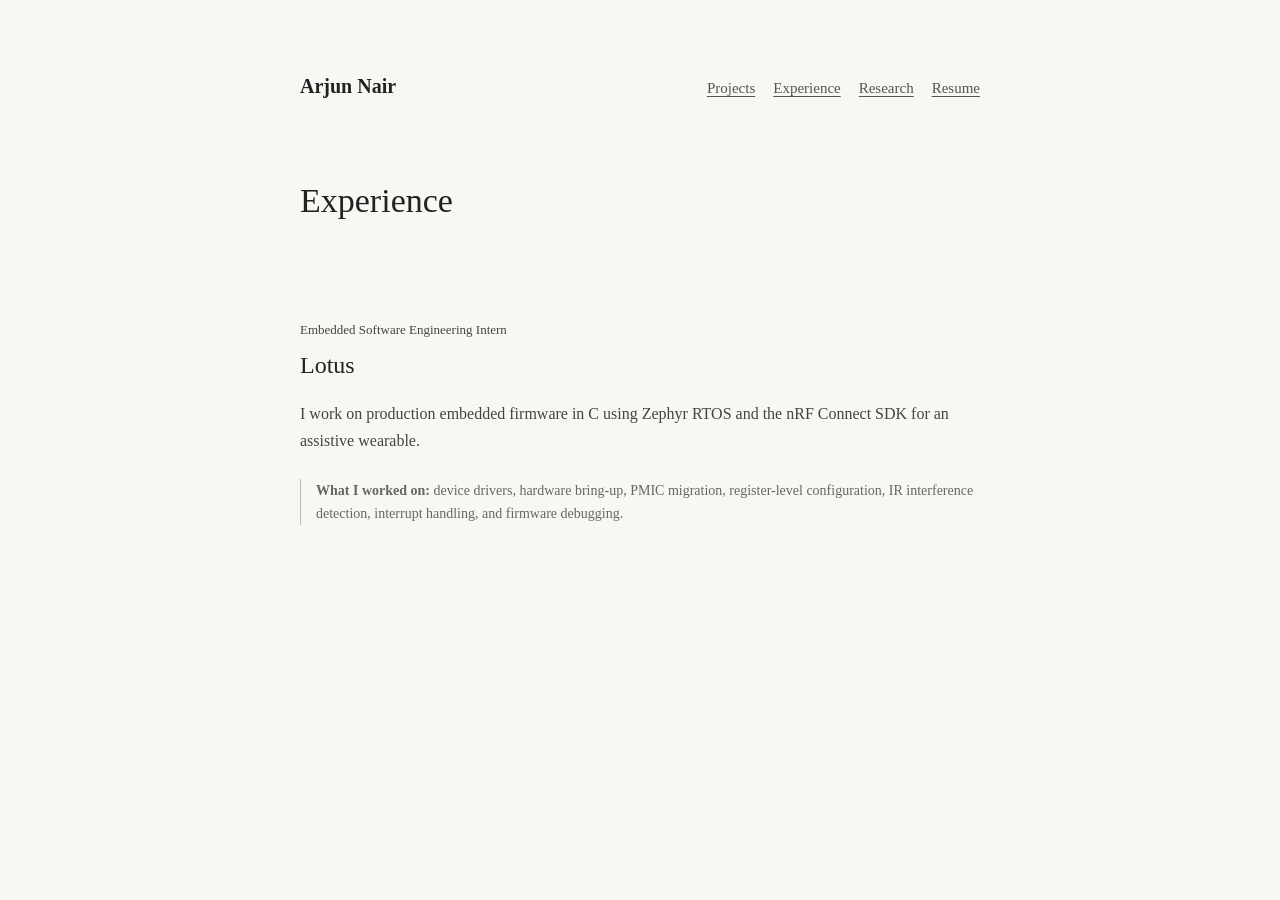
==== experience.html @ 337b1e96 "Add experience and research pages" ====
<!DOCTYPE html>
<html lang="en">

<head>
    <meta charset="UTF-8">
    <meta name="viewport" content="width=device-width, initial-scale=1.0">
    <title>Experience - Arjun Nair</title>
    <link rel="stylesheet" href="style.css">
</head>

<body>
<main>

    <header class="site-header">
        <a class="name" href="index.html">Arjun Nair</a>

        <nav>
            <a href="projects.html">Projects</a>
            <a href="experience.html">Experience</a>
            <a href="research.html">Research</a>
            <a href="resume.pdf">Resume</a>
        </nav>
    </header>

    <section class="page-heading">
        <h1>Experience</h1>
    </section>

    <section class="project">
        <p class="project-type">Embedded Software Engineering Intern</p>
        <h2>Lotus</h2>

        <p>
            I work on production embedded firmware in C using Zephyr RTOS and the
            nRF Connect SDK for an assistive wearable.
        </p>

        <div class="details">
            <p>
                <strong>What I worked on:</strong>
                device drivers, hardware bring-up, PMIC migration, register-level
                configuration, IR interference detection, interrupt handling,
                and firmware debugging.
            </p>
        </div>
    </section>

</main>
</body>
</html>
---- style.css ----
* {
    box-sizing: border-box;
}

body {
    margin: 0;
    background: #f8f7f4;
    color: #222;
    font-family: Georgia, "Times New Roman", serif;
    font-size: 16px;
    line-height: 1.65;
}

main {
    width: min(680px, calc(100% - 40px));
    margin: 0 auto;
    padding: 70px 0 100px;
}

a {
    color: #555;
    text-decoration: underline;
    text-decoration-thickness: 1px;
    text-underline-offset: 3px;
}

a:hover {
    color: #000;
}


/* Header */

.site-header {
    display: flex;
    justify-content: space-between;
    align-items: baseline;
    margin-bottom: 70px;
}

.site-header h1 {
    margin: 0;
    font-size: 30px;
    font-weight: 500;
}

.name {
    color: #222;
    font-size: 20px;
    font-weight: 600;
    text-decoration: none;
}

nav {
    display: flex;
    gap: 18px;
}

nav a {
    font-size: 15px;
}


/* Homepage */

.intro {
    margin-top: 20px;
}

.eyebrow {
    margin-bottom: 8px;
    color: #777;
    font-size: 15px;
}

.lead {
    max-width: 620px;
    margin: 0;
    color: #222;
    font-size: 21px;
    line-height: 1.55;
}


/* Selected work */

.featured {
    margin-top: 70px;
}

.featured h2 {
    margin-bottom: 20px;
    font-size: 20px;
    font-weight: 500;
}

.featured-project {
    display: block;
    padding: 18px 0;
    border-top: 1px solid #ddd;
    color: #222;
    text-decoration: none;
}

.featured-project:last-child {
    border-bottom: 1px solid #ddd;
}

.featured-project strong {
    font-size: 17px;
    font-weight: 600;
}

.featured-project p {
    margin: 4px 0 0;
    color: #666;
    font-size: 15px;
}


/* Projects page */

.page-heading {
    margin-bottom: 80px;
}

.page-heading h1 {
    margin: 0 0 8px;
    font-size: 34px;
    font-weight: 500;
}

.page-heading p {
    color: #666;
}

.project {
    margin-top: 90px;
}

.project-heading {
    display: flex;
    justify-content: space-between;
    align-items: baseline;
    gap: 20px;
}

.project-type {
    margin: 0 0 5px;
    color: #888;
    font-size: 13px;
}

.project h2,
.experience h2 {
    margin: 0;
    font-size: 24px;
    font-weight: 500;
}

.project > p {
    margin-top: 16px;
    color: #444;
}


/* Metrics */

.metrics {
    display: flex;
    flex-wrap: wrap;
    gap: 16px;
    margin: 22px 0 32px;
}

.metrics span {
    color: #666;
    font-size: 14px;
}


/* Architecture */

h3 {
    margin: 30px 0 12px;
    font-size: 15px;
    font-weight: 600;
}

.diagram {
    display: flex;
    align-items: center;
    gap: 8px;
    margin: 10px 0;
}

.box {
    flex: 1;
    padding: 13px 8px;
    border: 1px solid #ddd;
    font-family: "SFMono-Regular", Consolas, monospace;
    font-size: 12px;
    text-align: center;
}

.box small {
    display: block;
    margin-top: 3px;
    color: #888;
    font-size: 10px;
}

.arrow {
    color: #999;
}


/* Details */

.details {
    margin-top: 25px;
    padding-left: 15px;
    border-left: 1px solid #bbb;
}

.details p {
    margin: 0;
    color: #666;
    font-size: 14px;
}


/* Experience */

.experience {
    margin-top: 100px;
    padding-top: 40px;
    border-top: 1px solid #ddd;
}

.experience p:last-child {
    color: #555;
}


/* Mobile */

@media (max-width: 600px) {
    main {
        padding-top: 40px;
    }

    .site-header {
        flex-direction: column;
        gap: 12px;
        margin-bottom: 50px;
    }

    .diagram {
        flex-direction: column;
    }

    .arrow {
        transform: rotate(90deg);
    }
}

.research-artifact {
    margin-top: 28px;
}

.research-artifact img {
    display: block;
    width: 100%;
    border: 1px solid #ddd;
}

.caption {
    margin-top: 8px;
    color: #888;
    font-size: 13px;
}
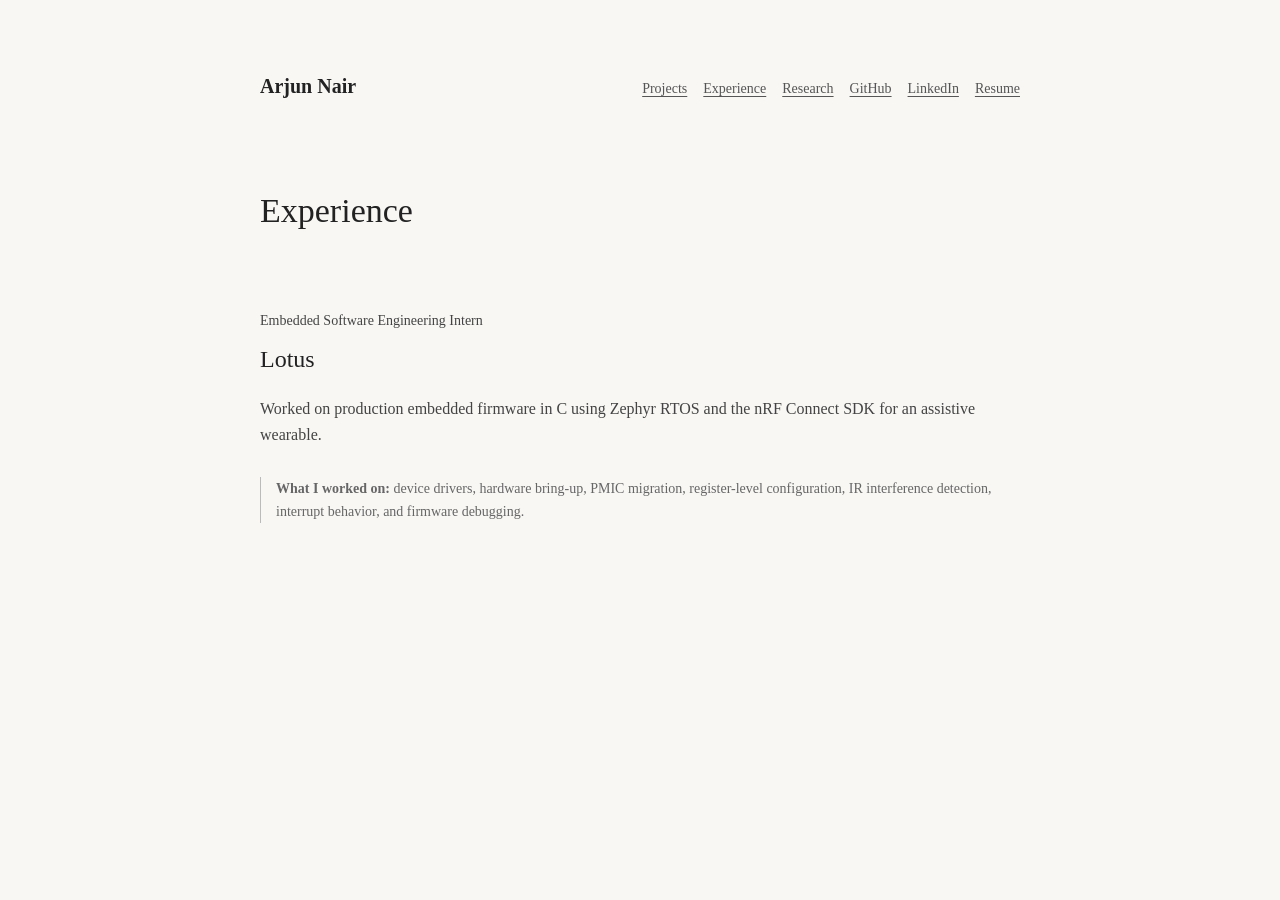
==== commit e102a970: "Overall changes" ====
--- a/experience.html
+++ b/experience.html
@@ -18,6 +18,8 @@
             <a href="projects.html">Projects</a>
             <a href="experience.html">Experience</a>
             <a href="research.html">Research</a>
+            <a href="https://github.com/arj377">GitHub</a>
+            <a href="YOUR_LINKEDIN_URL">LinkedIn</a>
             <a href="resume.pdf">Resume</a>
         </nav>
     </header>
@@ -27,24 +29,27 @@
     </section>
 
     <section class="project">
+
         <p class="project-type">Embedded Software Engineering Intern</p>
         <h2>Lotus</h2>
 
         <p>
-            I work on production embedded firmware in C using Zephyr RTOS and the
-            nRF Connect SDK for an assistive wearable.
+            Worked on production embedded firmware in C using Zephyr RTOS
+            and the nRF Connect SDK for an assistive wearable.
         </p>
 
         <div class="details">
             <p>
                 <strong>What I worked on:</strong>
-                device drivers, hardware bring-up, PMIC migration, register-level
-                configuration, IR interference detection, interrupt handling,
-                and firmware debugging.
+                device drivers, hardware bring-up, PMIC migration,
+                register-level configuration, IR interference detection,
+                interrupt behavior, and firmware debugging.
             </p>
         </div>
+
     </section>
 
 </main>
 </body>
+
 </html>
--- a/style.css
+++ b/style.css
@@ -12,7 +12,7 @@
 }
 
 main {
-    width: min(680px, calc(100% - 40px));
+    width: min(760px, calc(100% - 40px));
     margin: 0 auto;
     padding: 70px 0 100px;
 }
@@ -35,13 +35,15 @@
     display: flex;
     justify-content: space-between;
     align-items: baseline;
-    margin-bottom: 70px;
+    gap: 30px;
+    margin-bottom: 80px;
 }
 
 .site-header h1 {
     margin: 0;
     font-size: 30px;
     font-weight: 500;
+    white-space: nowrap;
 }
 
 .name {
@@ -49,15 +51,18 @@
     font-size: 20px;
     font-weight: 600;
     text-decoration: none;
+    white-space: nowrap;
 }
 
 nav {
     display: flex;
-    gap: 18px;
+    justify-content: flex-end;
+    gap: 16px;
+    flex-wrap: wrap;
 }
 
 nav a {
-    font-size: 15px;
+    font-size: 14px;
 }
 
 
@@ -67,10 +72,11 @@
     margin-top: 20px;
 }
 
-.eyebrow {
-    margin-bottom: 8px;
+.eyebrow,
+.project-type {
+    margin: 0 0 8px;
     color: #777;
-    font-size: 15px;
+    font-size: 14px;
 }
 
 .lead {
@@ -85,7 +91,7 @@
 /* Selected work */
 
 .featured {
-    margin-top: 70px;
+    margin-top: 80px;
 }
 
 .featured h2 {
@@ -95,8 +101,11 @@
 }
 
 .featured-project {
-    display: block;
-    padding: 18px 0;
+    display: flex;
+    justify-content: space-between;
+    align-items: center;
+    gap: 30px;
+    padding: 20px 0;
     border-top: 1px solid #ddd;
     color: #222;
     text-decoration: none;
@@ -118,24 +127,27 @@
 }
 
 
-/* Projects page */
+/* Page heading */
 
 .page-heading {
-    margin-bottom: 80px;
+    margin-bottom: 70px;
 }
 
 .page-heading h1 {
-    margin: 0 0 8px;
+    margin: 0;
     font-size: 34px;
     font-weight: 500;
 }
 
-.page-heading p {
-    color: #666;
-}
+
+/* Projects / Experience / Research */
 
 .project {
     margin-top: 90px;
+}
+
+.page-heading + .project {
+    margin-top: 0;
 }
 
 .project-heading {
@@ -145,14 +157,7 @@
     gap: 20px;
 }
 
-.project-type {
-    margin: 0 0 5px;
-    color: #888;
-    font-size: 13px;
-}
-
-.project h2,
-.experience h2 {
+.project h2 {
     margin: 0;
     font-size: 24px;
     font-weight: 500;
@@ -163,6 +168,11 @@
     color: #444;
 }
 
+.project-heading > a {
+    white-space: nowrap;
+    font-size: 14px;
+}
+
 
 /* Metrics */
 
@@ -179,7 +189,7 @@
 }
 
 
-/* Architecture */
+/* Architecture diagrams */
 
 h3 {
     margin: 30px 0 12px;
@@ -189,15 +199,17 @@
 
 .diagram {
     display: flex;
-    align-items: center;
+    align-items: stretch;
     gap: 8px;
     margin: 10px 0;
 }
 
 .box {
     flex: 1;
+    min-width: 0;
     padding: 13px 8px;
     border: 1px solid #ddd;
+    background: rgba(255, 255, 255, 0.35);
     font-family: "SFMono-Regular", Consolas, monospace;
     font-size: 12px;
     text-align: center;
@@ -211,14 +223,16 @@
 }
 
 .arrow {
+    display: flex;
+    align-items: center;
     color: #999;
 }
 
 
-/* Details */
+/* Detail callouts */
 
 .details {
-    margin-top: 25px;
+    margin-top: 28px;
     padding-left: 15px;
     border-left: 1px solid #bbb;
 }
@@ -230,40 +244,7 @@
 }
 
 
-/* Experience */
-
-.experience {
-    margin-top: 100px;
-    padding-top: 40px;
-    border-top: 1px solid #ddd;
-}
-
-.experience p:last-child {
-    color: #555;
-}
-
-
-/* Mobile */
-
-@media (max-width: 600px) {
-    main {
-        padding-top: 40px;
-    }
-
-    .site-header {
-        flex-direction: column;
-        gap: 12px;
-        margin-bottom: 50px;
-    }
-
-    .diagram {
-        flex-direction: column;
-    }
-
-    .arrow {
-        transform: rotate(90deg);
-    }
-}
+/* Research artifacts */
 
 .research-artifact {
     margin-top: 28px;
@@ -279,4 +260,40 @@
     margin-top: 8px;
     color: #888;
     font-size: 13px;
+}
+
+
+/* Mobile */
+
+@media (max-width: 650px) {
+
+    main {
+        padding-top: 40px;
+    }
+
+    .site-header {
+        flex-direction: column;
+        align-items: flex-start;
+        gap: 14px;
+        margin-bottom: 55px;
+    }
+
+    nav {
+        justify-content: flex-start;
+    }
+
+    .project-heading {
+        flex-direction: column;
+        align-items: flex-start;
+        gap: 8px;
+    }
+
+    .diagram {
+        flex-direction: column;
+    }
+
+    .arrow {
+        justify-content: center;
+        transform: rotate(90deg);
+    }
 }
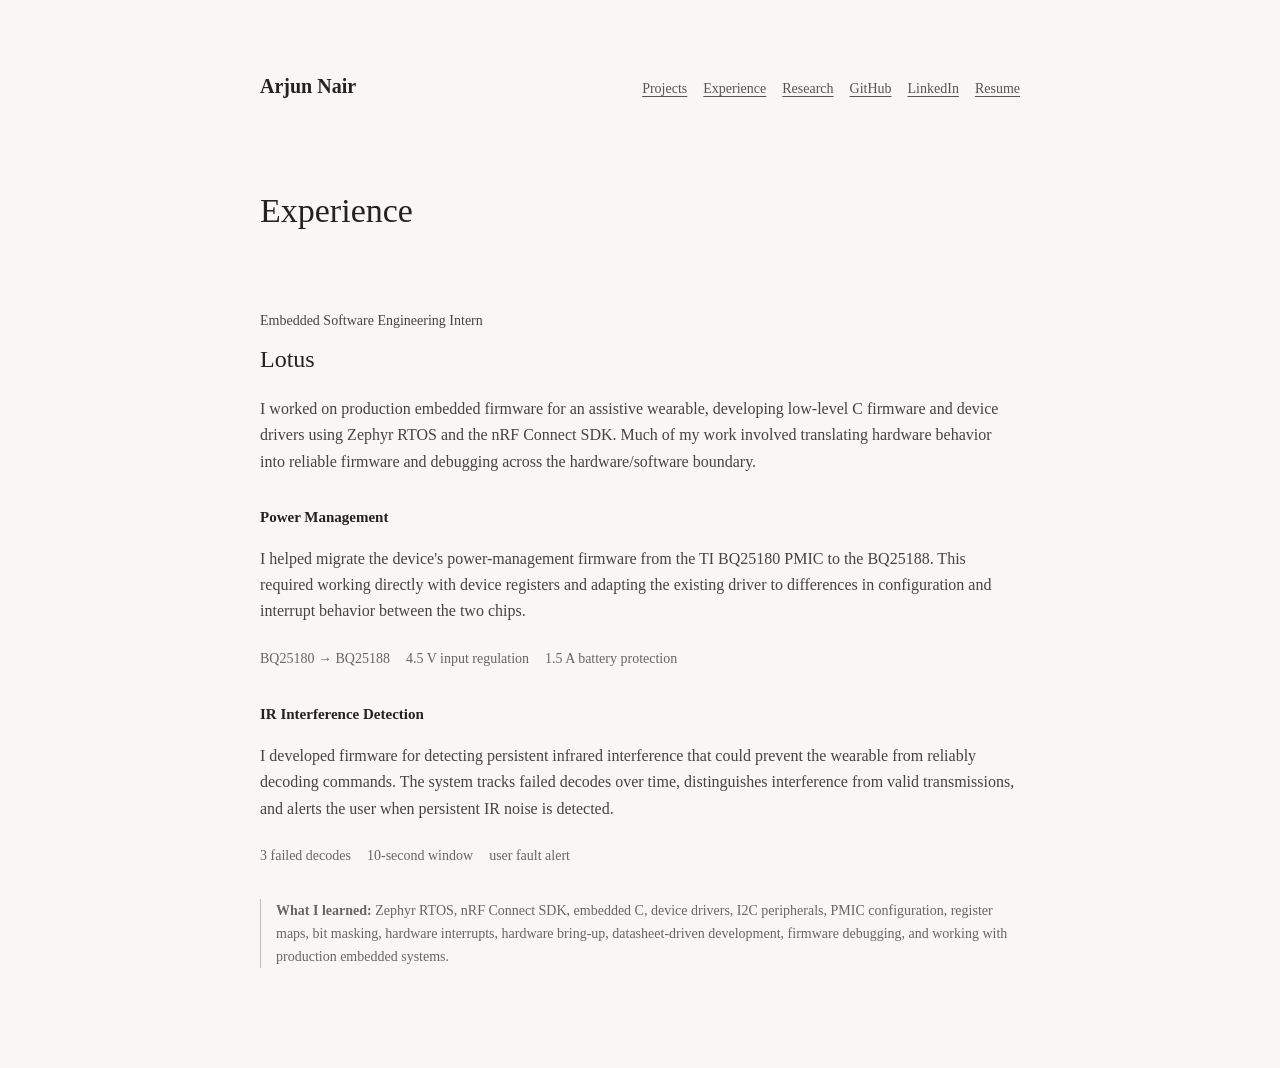
==== commit 81661619: "More changes" ====
--- a/experience.html
+++ b/experience.html
@@ -19,7 +19,7 @@
             <a href="experience.html">Experience</a>
             <a href="research.html">Research</a>
             <a href="https://github.com/arj377">GitHub</a>
-            <a href="YOUR_LINKEDIN_URL">LinkedIn</a>
+            <a href="https://www.linkedin.com/in/arjun-nair-5b1116219/">LinkedIn</a>
             <a href="resume.pdf">Resume</a>
         </nav>
     </header>
@@ -28,26 +28,59 @@
         <h1>Experience</h1>
     </section>
 
-    <section class="project">
+<section class="project">
+    <p class="project-type">Embedded Software Engineering Intern</p>
+    <h2>Lotus</h2>
 
-        <p class="project-type">Embedded Software Engineering Intern</p>
-        <h2>Lotus</h2>
+    <p>
+        I worked on production embedded firmware for an assistive wearable,
+        developing low-level C firmware and device drivers using Zephyr RTOS
+        and the nRF Connect SDK. Much of my work involved translating hardware
+        behavior into reliable firmware and debugging across the hardware/software
+        boundary.
+    </p>
 
+    <h3>Power Management</h3>
+
+    <p>
+        I helped migrate the device's power-management firmware from the TI
+        BQ25180 PMIC to the BQ25188. This required working directly with
+        device registers and adapting the existing driver to differences in
+        configuration and interrupt behavior between the two chips.
+    </p>
+
+    <div class="metrics">
+        <span>BQ25180 → BQ25188</span>
+        <span>4.5 V input regulation</span>
+        <span>1.5 A battery protection</span>
+    </div>
+
+    <h3>IR Interference Detection</h3>
+
+    <p>
+        I developed firmware for detecting persistent infrared interference
+        that could prevent the wearable from reliably decoding commands. The
+        system tracks failed decodes over time, distinguishes interference
+        from valid transmissions, and alerts the user when persistent IR noise
+        is detected.
+    </p>
+
+    <div class="metrics">
+        <span>3 failed decodes</span>
+        <span>10-second window</span>
+        <span>user fault alert</span>
+    </div>
+
+    <div class="details">
         <p>
-            Worked on production embedded firmware in C using Zephyr RTOS
-            and the nRF Connect SDK for an assistive wearable.
+            <strong>What I learned:</strong>
+            Zephyr RTOS, nRF Connect SDK, embedded C, device drivers,
+            I2C peripherals, PMIC configuration, register maps, bit masking,
+            hardware interrupts, hardware bring-up, datasheet-driven development,
+            firmware debugging, and working with production embedded systems.
         </p>
-
-        <div class="details">
-            <p>
-                <strong>What I worked on:</strong>
-                device drivers, hardware bring-up, PMIC migration,
-                register-level configuration, IR interference detection,
-                interrupt behavior, and firmware debugging.
-            </p>
-        </div>
-
-    </section>
+    </div>
+</section>
 
 </main>
 </body>
